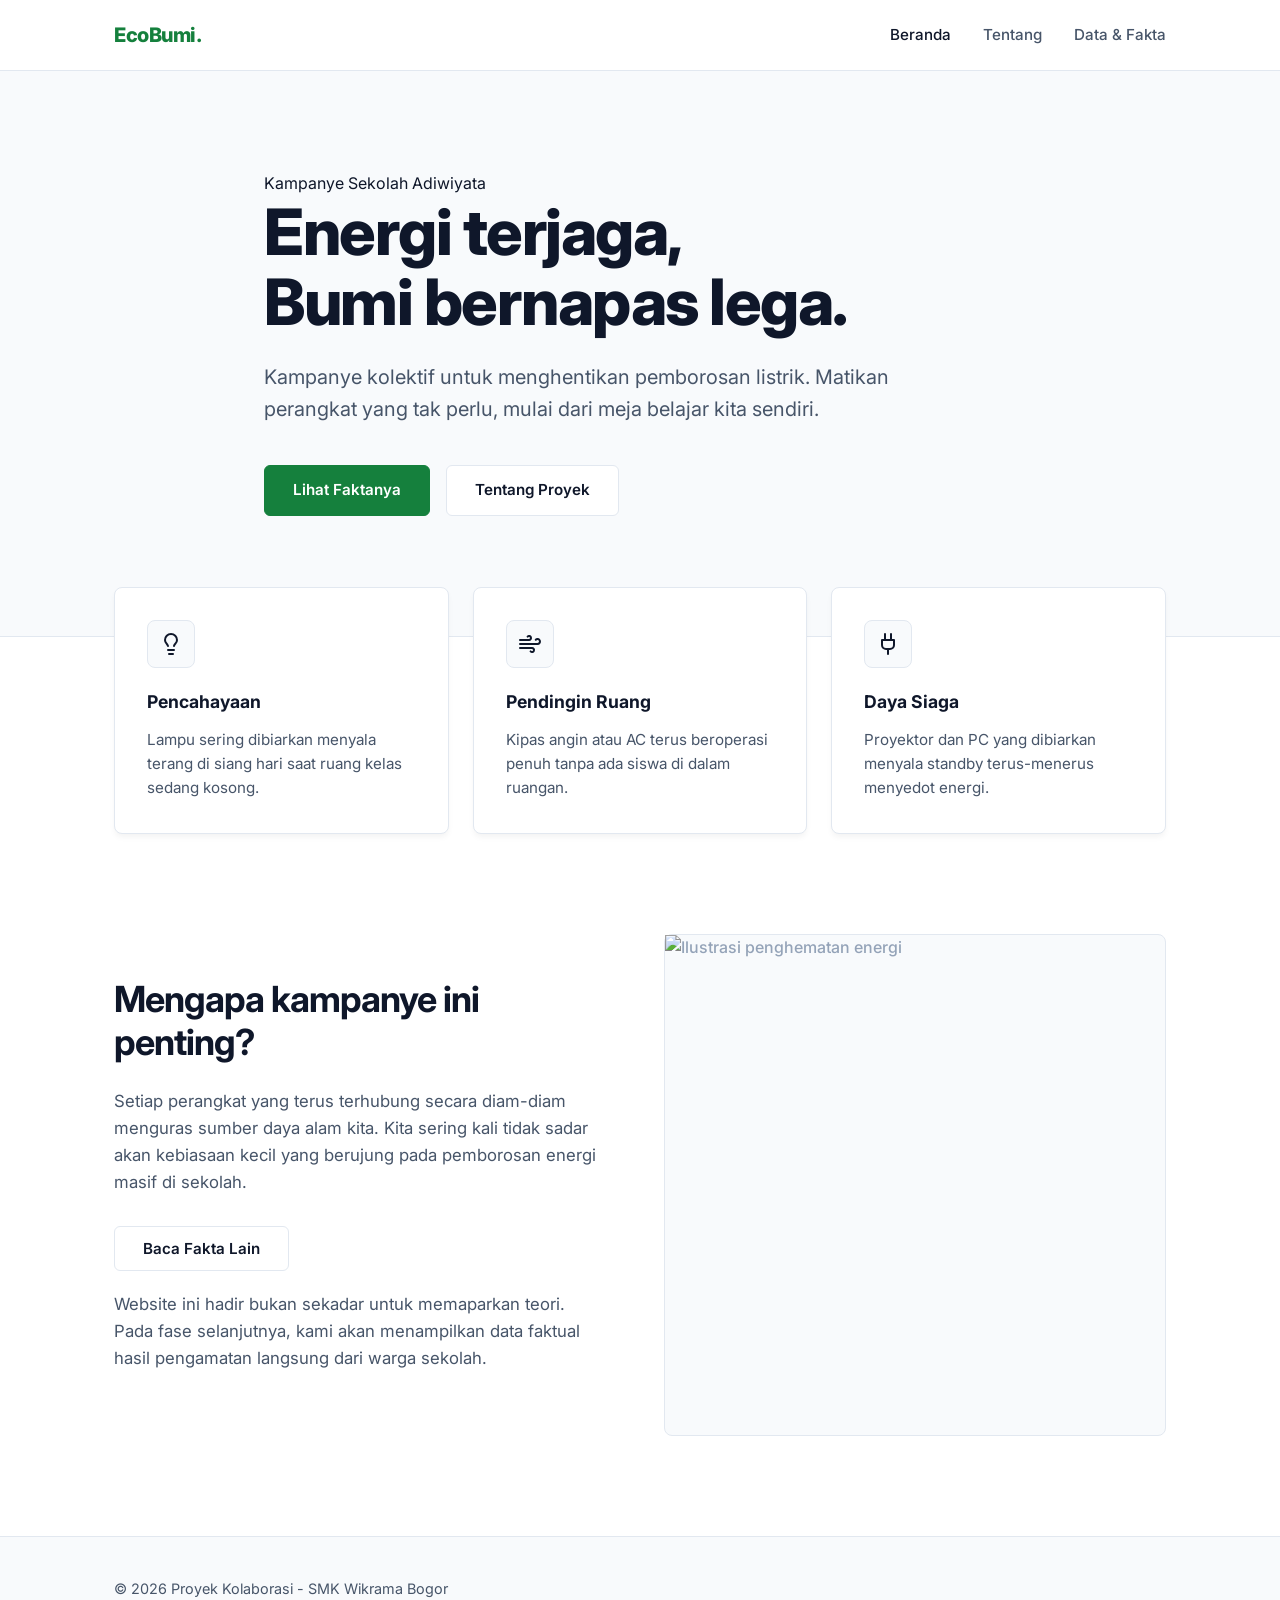
==== index.html @ 39ea05a5 "Fase 2" ====
<!DOCTYPE html>
<html lang="id">
<head>
    <meta charset="UTF-8">
    <meta name="viewport" content="width=device-width, initial-scale=1.0">
    <title>Kampanye Hemat Energi</title>
    <link href="https://fonts.googleapis.com/css2?family=Inter:wght@400;500;600;700;800&display=swap" rel="stylesheet">
    <link rel="stylesheet" href="style.css">
</head>
<body>
    <!-- Navbar -->
    <nav class="navbar">
        <div class="container nav-inner">
            <div class="logo">EcoBumi.</div>
            <ul class="nav-links">
                <li><a href="index.html" class="active">Beranda</a></li>
                <li><a href="tentang.html">Tentang</a></li>
                <li><a href="data.html">Data & Fakta</a></li>
            </ul>
        </div>
    </nav>

    <!-- Hero Section-->
<header class="hero">
    <div class="hero-content container">
        <!-- Badge pemanis ala UI modern -->
        <div class="badge">Kampanye Sekolah Adiwiyata</div>
        
        <!-- Judul dengan text-gradient pada baris kedua -->
        <h1>Energi terjaga,<br><span class="text-gradient">Bumi bernapas lega.</span></h1>
        
        <p class="tagline">Kampanye kolektif untuk menghentikan pemborosan listrik. Matikan perangkat yang tak perlu, mulai dari meja belajar kita sendiri.</p>
        
        <div class="btn-group">
            <a href="#teaser" class="btn-primary">Lihat Faktanya</a>
            <a href="#" class="btn-secondary">Tentang Proyek</a>
        </div>
    </div>
</header>

    <!-- Highlight Section -->
    <section class="highlights container">
        <div class="card">
            <div class="card-icon">
                <svg xmlns="http://www.w3.org/2000/svg" viewBox="0 0 24 24" fill="none" stroke="currentColor" stroke-width="2" stroke-linecap="round" stroke-linejoin="round"><path d="M15 14c.2-1 .7-1.7 1.5-2.5 1-.9 1.5-2.2 1.5-3.5A6 6 0 0 0 6 8c0 1 .2 2.2 1.5 3.5.7.9 1.2 1.5 1.5 2.5"/><path d="M9 18h6"/><path d="M10 22h4"/></svg>
            </div>
            <h3>Pencahayaan</h3>
            <p>Lampu sering dibiarkan menyala terang di siang hari saat ruang kelas sedang kosong.</p>
        </div>
        <div class="card">
            <div class="card-icon">
                <svg xmlns="http://www.w3.org/2000/svg" viewBox="0 0 24 24" fill="none" stroke="currentColor" stroke-width="2" stroke-linecap="round" stroke-linejoin="round"><path d="M9.59 4.59A2 2 0 1 1 11 8H2m10.59 11.41A2 2 0 1 0 14 16H2m15.73-8.27A2.5 2.5 0 1 1 19.5 12H2"/></svg>
            </div>
            <h3>Pendingin Ruang</h3>
            <p>Kipas angin atau AC terus beroperasi penuh tanpa ada siswa di dalam ruangan.</p>
        </div>
        <div class="card">
            <div class="card-icon">
                <svg xmlns="http://www.w3.org/2000/svg" viewBox="0 0 24 24" fill="none" stroke="currentColor" stroke-width="2" stroke-linecap="round" stroke-linejoin="round"><path d="M12 22v-5"/><path d="M9 8V2"/><path d="M15 8V2"/><path d="M18 8v5a4 4 0 0 1-4 4h-4a4 4 0 0 1-4-4V8Z"/></svg>
            </div>
            <h3>Daya Siaga</h3>
            <p>Proyektor dan PC yang dibiarkan menyala standby terus-menerus menyedot energi.</p>
        </div>
    </section>

    <!-- Teaser Section -->
    <main class="container">
        <section class="teaser" id="teaser">
            <div class="teaser-text">
                <h2>Mengapa kampanye ini penting?</h2>
                
                <!-- Paragraf ini diberi ID agar bisa diubah oleh Fitur 2 -->
                <p id="teks-fakta">Setiap perangkat yang terus terhubung secara diam-diam menguras sumber daya alam kita. Kita sering kali tidak sadar akan kebiasaan kecil yang berujung pada pemborosan energi masif di sekolah.</p>
                
                <!-- Tombol pemanggil Fitur 2 (ubah teks) -->
                <button onclick="ubahFakta()" class="btn-secondary" style="margin: 10px 0 20px; cursor: pointer;">Baca Fakta Lain</button>
                
                <p>Website ini hadir bukan sekadar untuk memaparkan teori. Pada fase selanjutnya, kami akan menampilkan data faktual hasil pengamatan langsung dari warga sekolah.</p>
            </div>
            <div class="teaser-image">
                <div class="image-box">
                    <img src="https://encrypted-tbn0.gstatic.com/images?q=tbn:ANd9GcSuvXa742rKB8WFTQEcb8_MwF-jAptLvw_srH4T90dnCQ&s=10" alt="Ilustrasi penghematan energi" width="500" height="500">
                </div>
            </div>
        </section>
    </main>

    <!-- Footer -->
    <footer>
        <div class="container footer-content">
            <p>&copy; 2026 Proyek Kolaborasi - SMK Wikrama Bogor</p>
        </div>
    </footer>

    <!-- Sambungkan ke file JavaScript -->
    <script src="script.js"></script>
</body>
</html>
---- style.css ----
* {
    margin: 0;
    padding: 0;
    box-sizing: border-box;
    font-family: 'Inter', sans-serif;
}

:root {
    --bg-white: #ffffff;
    --bg-light: #f8fafc; 
    --text-dark: #0f172a;
    --text-gray: #475569;
    --green-primary: #15803d; 
    --border-color: #e2e8f0;
}

body {
    background-color: var(--bg-white);
    color: var(--text-dark);
    line-height: 1.6;
    -webkit-font-smoothing: antialiased;
}

.container {
    max-width: 1100px;
    margin: 0 auto;
    padding: 0 24px;
}

.navbar {
    border-bottom: 1px solid var(--border-color);
    background-color: var(--bg-white);
    position: sticky;
    top: 0;
    z-index: 10;
}

.nav-inner {
    display: flex;
    justify-content: space-between;
    align-items: center;
    height: 70px;
}

.logo {
    font-size: 1.25rem;
    font-weight: 800;
    letter-spacing: -0.5px;
    color: var(--green-primary);
}

.nav-links {
    list-style: none;
    display: flex;
    gap: 32px;
}

.nav-links a {
    color: var(--text-gray);
    text-decoration: none;
    font-size: 0.95rem;
    font-weight: 500;
    transition: color 0.2s;
}

.nav-links a:hover, .nav-links a.active {
    color: var(--text-dark);
}

.hero {
    background-color: var(--bg-light);
    padding: 100px 0 120px;
    border-bottom: 1px solid var(--border-color);
}

.hero-content {
    max-width: 800px;
}

.hero h1 {
    font-size: 4rem;
    font-weight: 800;
    line-height: 1.1;
    letter-spacing: -1.5px;
    margin-bottom: 24px;
    color: var(--text-dark);
}

.hero .tagline {
    font-size: 1.25rem;
    color: var(--text-gray);
    margin-bottom: 40px;
    max-width: 650px;
}

.btn-group {
    display: flex;
    gap: 16px;
}

.btn-primary, .btn-secondary {
    display: inline-block;
    padding: 12px 28px;
    text-decoration: none;
    font-size: 0.95rem;
    font-weight: 600;
    border-radius: 6px;
    transition: all 0.2s;
}

.btn-primary {
    background-color: var(--green-primary);
    color: white;
    border: 1px solid var(--green-primary);
}

.btn-primary:hover {
    background-color: #166534;
}

.btn-secondary {
    background-color: transparent;
    color: var(--text-dark);
    border: 1px solid var(--border-color);
    background-color: white;
}

.btn-secondary:hover {
    border-color: #cbd5e1;
    background-color: var(--bg-light);
}

.highlights {
    display: grid;
    grid-template-columns: repeat(3, 1fr);
    gap: 24px;
    margin-top: -50px;
    position: relative;
    z-index: 2;
}

.card {
    background-color: white;
    padding: 32px;
    border: 1px solid var(--border-color);
    border-radius: 8px;
    box-shadow: 0 4px 6px -1px rgba(0, 0, 0, 0.05);
}

.card-icon {
    display: inline-flex;
    align-items: center;
    justify-content: center;
    width: 48px;
    height: 48px;
    background-color: var(--bg-light);
    border: 1px solid var(--border-color);
    border-radius: 8px;
    margin-bottom: 20px;
}

.card-icon svg {
    width: 24px;
    height: 24px;
    stroke: var(--text-dark);
}

.card h3 {
    font-size: 1.1rem;
    margin-bottom: 12px;
    color: var(--text-dark);
}

.card p {
    color: var(--text-gray);
    font-size: 0.95rem;
}

.teaser {
    display: grid;
    grid-template-columns: 1fr 1fr;
    gap: 64px;
    padding: 100px 0;
    align-items: center;
}

.teaser-text h2 {
    font-size: 2.25rem;
    font-weight: 700;
    letter-spacing: -1px;
    margin-bottom: 24px;
    line-height: 1.2;
}

.teaser-text p {
    color: var(--text-gray);
    margin-bottom: 20px;
    font-size: 1.05rem;
}

.teaser-image .image-box {
    background-color: var(--bg-light);
    border: 1px solid var(--border-color);
    border-radius: 8px;
    display: flex;
    align-items: center;
    justify-content: center;
    min-height: 350px;
    color: #94a3b8;
    font-weight: 500;
}

footer {
    border-top: 1px solid var(--border-color);
    background-color: var(--bg-light);
    padding: 40px 0;
    color: var(--text-gray);
    font-size: 0.9rem;
}



.data-page {
    padding-top: 48px;
    padding-bottom: 64px;
}

.data-page > h1 {
    margin-bottom: 8px;
}

.stats-grid {
    display: grid;
    grid-template-columns: repeat(3, 1fr);
    gap: 16px;
    margin: 28px 0;
}

.stat-card,
.chart-card {
    padding: 24px;
    border: 1px solid var(--border-color);
    border-radius: 8px;
    background: white;
}

.stat-card span {
    display: block;
    color: var(--text-gray);
}

.stat-card strong {
    display: block;
    margin-top: 8px;
    font-size: 1.6rem;
}

.chart-card {
    margin: 20px 0;
}

.chart-card h2 {
    margin-bottom: 16px;
}

.chart-box {
    position: relative;
    height: 480px;
}

.chart-box-doughnut {
    height: 320px;
}

.chart-note,
.data-source,
#status-data {
    margin-top: 16px;
    color: var(--text-gray);
}

@media (max-width: 700px) {
    .stats-grid {
        grid-template-columns: 1fr;
    }

    .chart-card {
        padding: 16px;
    }

    .chart-box {
        height: 560px;
    }

    .chart-box-doughnut {
        height: 320px;
    }
}
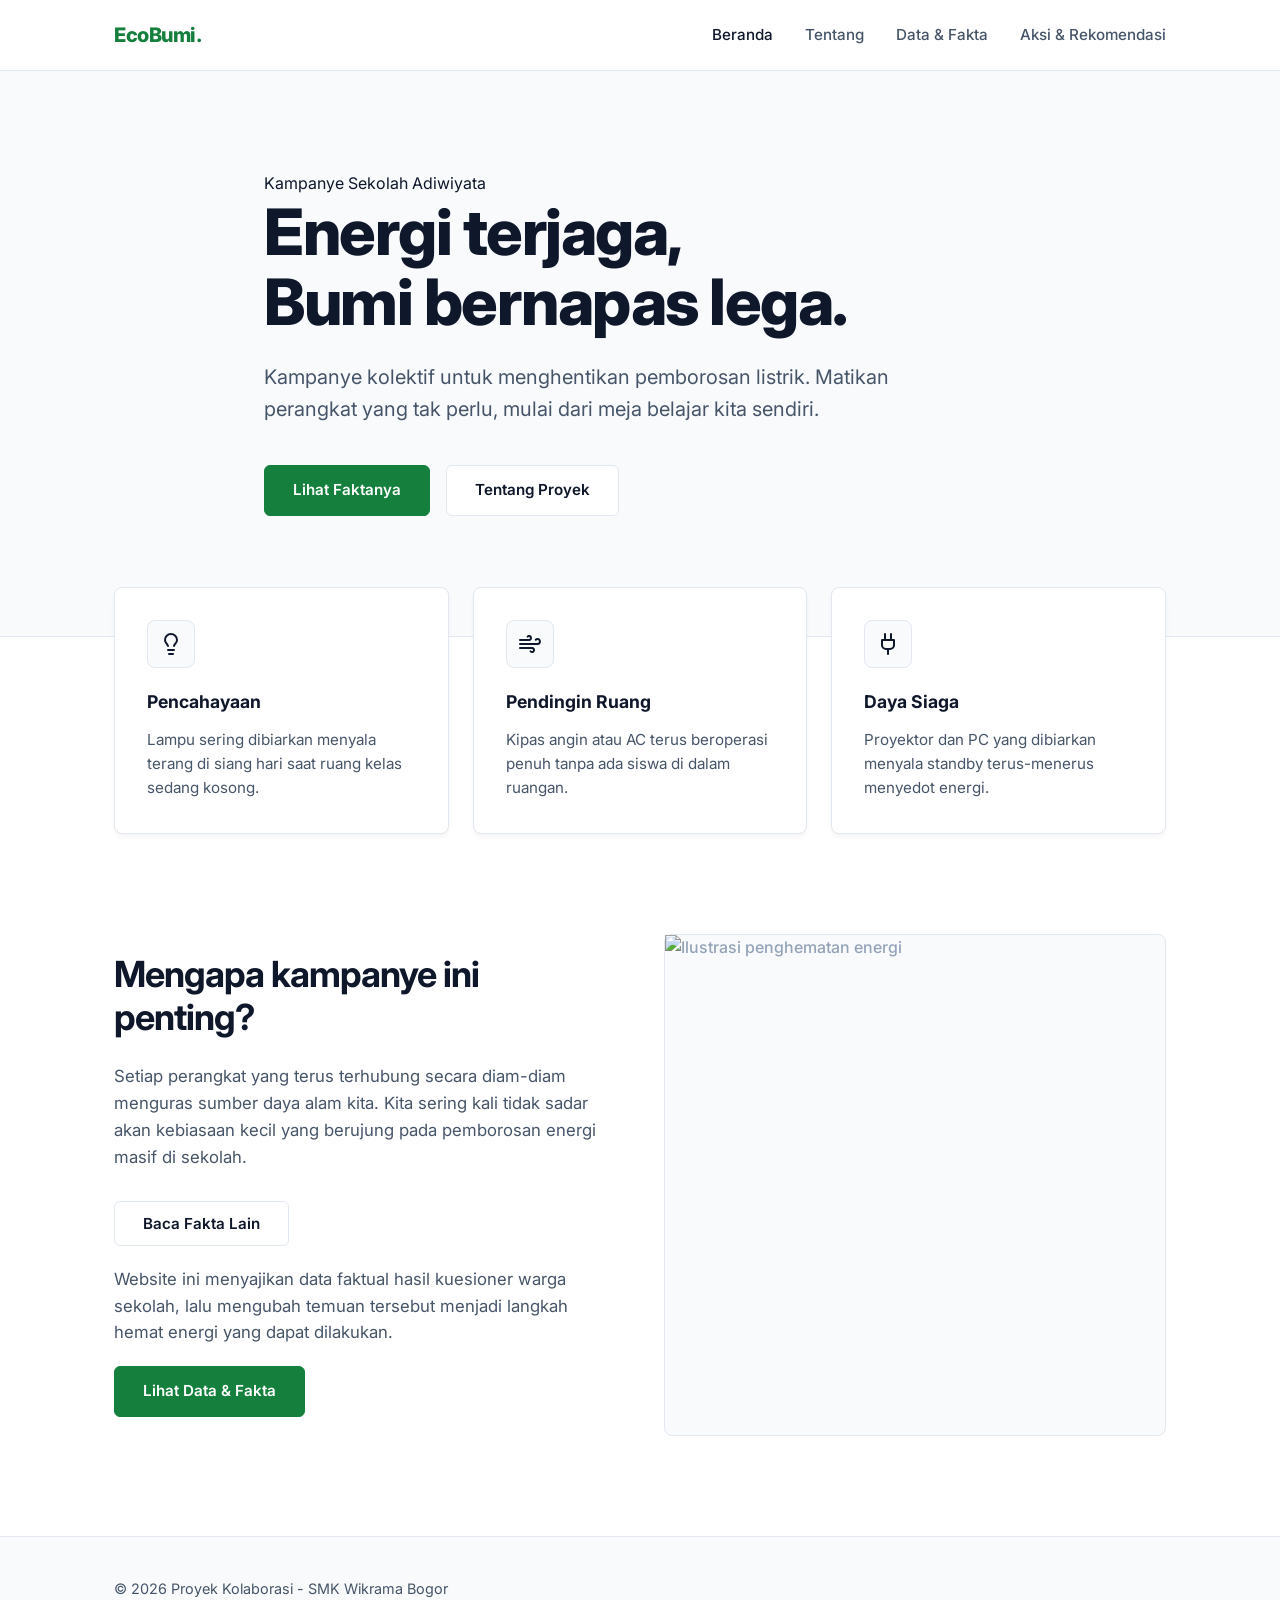
==== commit 198ab7b2: "Fase 3" ====
--- a/index.html
+++ b/index.html
@@ -16,6 +16,7 @@
                 <li><a href="index.html" class="active">Beranda</a></li>
                 <li><a href="tentang.html">Tentang</a></li>
                 <li><a href="data.html">Data & Fakta</a></li>
+                <li><a href="aksi.html">Aksi & Rekomendasi</a></li>
             </ul>
         </div>
     </nav>
@@ -75,7 +76,8 @@
                 <!-- Tombol pemanggil Fitur 2 (ubah teks) -->
                 <button onclick="ubahFakta()" class="btn-secondary" style="margin: 10px 0 20px; cursor: pointer;">Baca Fakta Lain</button>
                 
-                <p>Website ini hadir bukan sekadar untuk memaparkan teori. Pada fase selanjutnya, kami akan menampilkan data faktual hasil pengamatan langsung dari warga sekolah.</p>
+                <p>Website ini menyajikan data faktual hasil kuesioner warga sekolah, lalu mengubah temuan tersebut menjadi langkah hemat energi yang dapat dilakukan.</p>
+                <a href="data.html" class="btn-primary">Lihat Data & Fakta</a>
             </div>
             <div class="teaser-image">
                 <div class="image-box">
--- a/style.css
+++ b/style.css
@@ -279,11 +279,85 @@
     color: var(--text-gray);
 }
 
+.aksi-page {
+    padding-top: 48px;
+    padding-bottom: 64px;
+}
+
+.aksi-page > h1 {
+    margin-bottom: 8px;
+}
+
+.aksi-intro {
+    max-width: 760px;
+    color: var(--text-gray);
+    margin-bottom: 28px;
+}
+
+.rekomendasi-grid {
+    display: grid;
+    grid-template-columns: repeat(2, 1fr);
+    gap: 20px;
+}
+
+.rekomendasi-card {
+    padding: 24px;
+    border: 1px solid var(--border-color);
+    border-radius: 8px;
+    background: white;
+}
+
+.rekomendasi-card h2 {
+    font-size: 1.15rem;
+    margin-bottom: 12px;
+}
+
+.temuan {
+    margin-bottom: 14px;
+    color: var(--text-gray);
+}
+
+.aksi-list {
+    margin-left: 20px;
+}
+
+.aksi-list li {
+    margin: 8px 0;
+}
+
+.tantangan {
+    margin-top: 28px;
+    padding: 28px;
+    border: 1px solid var(--border-color);
+    border-radius: 8px;
+    background: var(--bg-light);
+}
+
 @media (max-width: 700px) {
+    .nav-inner {
+        height: auto;
+        min-height: 70px;
+        align-items: flex-start;
+        flex-direction: column;
+        gap: 8px;
+        padding-top: 16px;
+        padding-bottom: 16px;
+    }
+
+    .nav-links {
+        width: 100%;
+        gap: 12px;
+        flex-wrap: wrap;
+    }
+
     .stats-grid {
         grid-template-columns: 1fr;
     }
 
+    .rekomendasi-grid {
+        grid-template-columns: 1fr;
+    }
+
     .chart-card {
         padding: 16px;
     }
